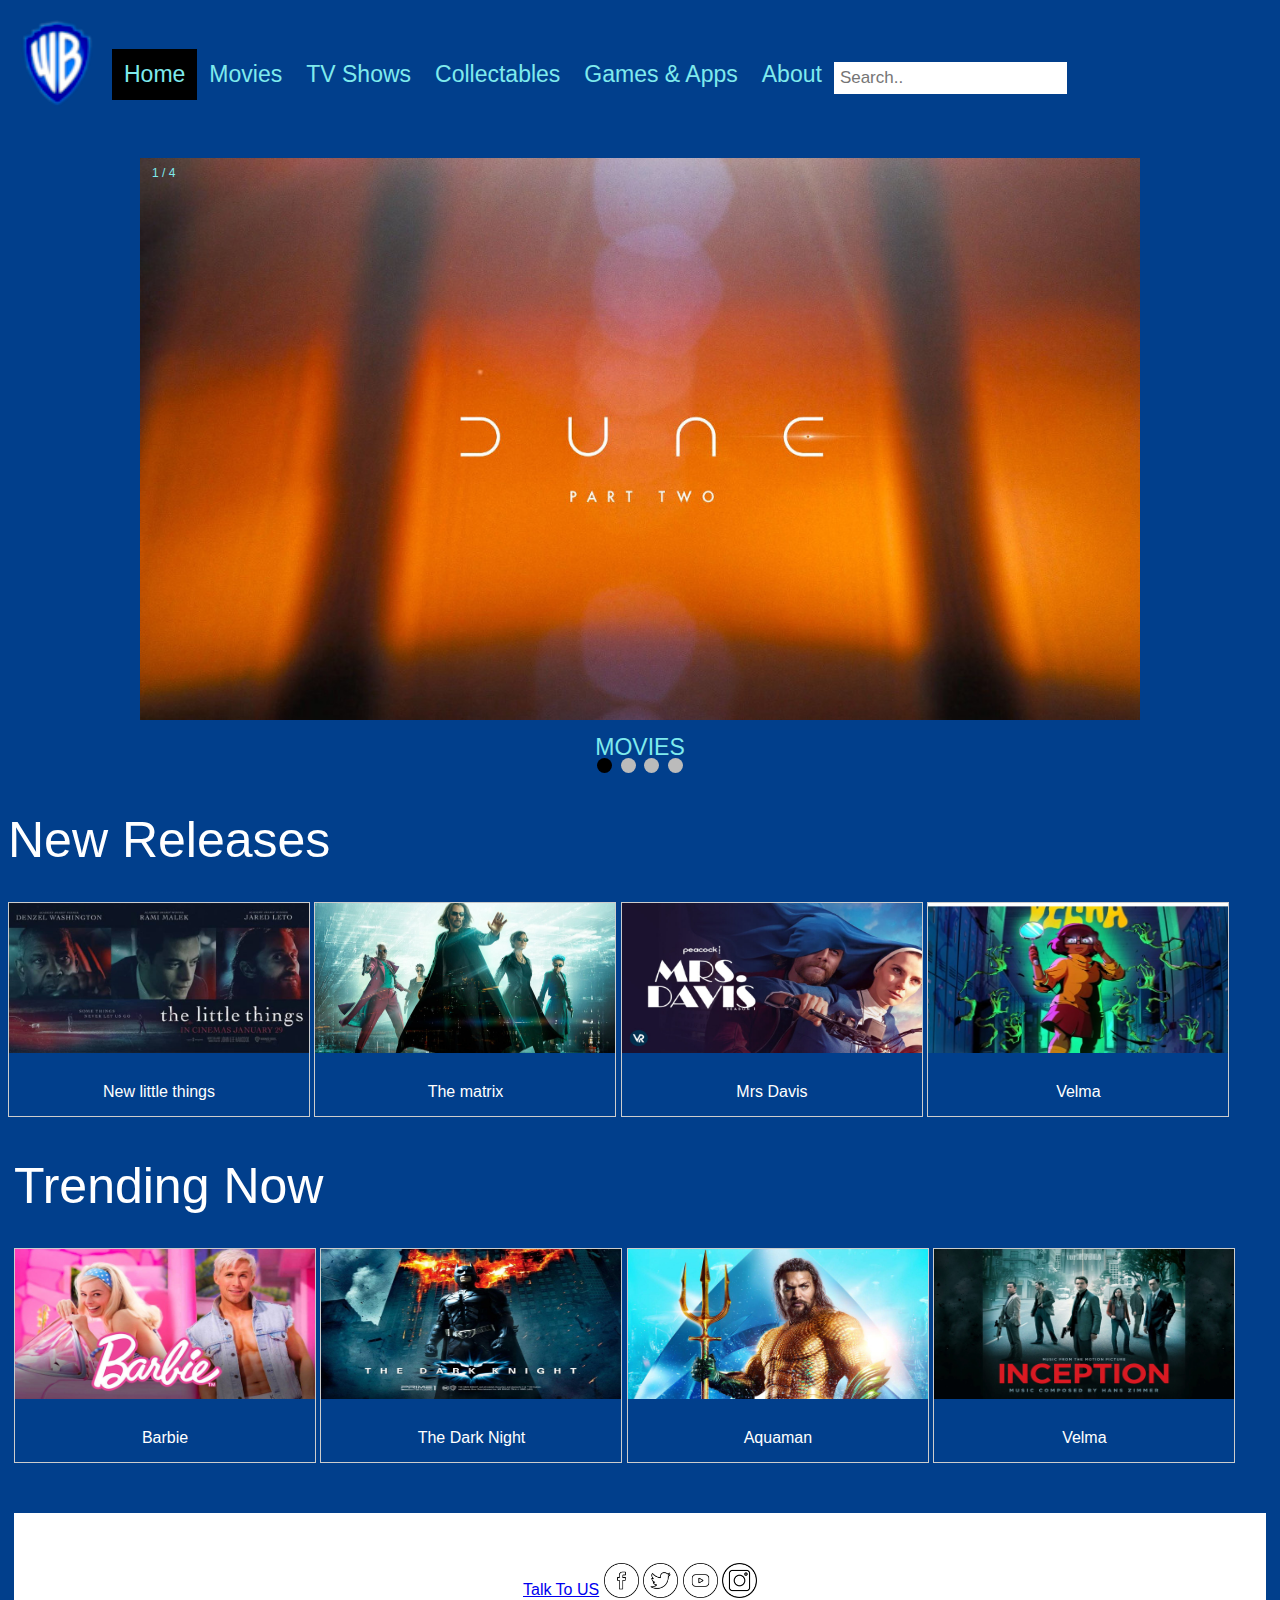
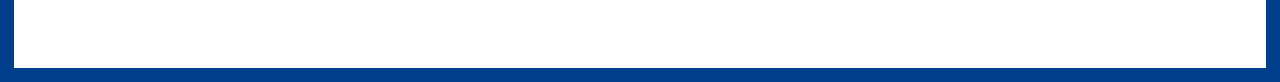
==== index.html @ 8b0c97d8 "first commit" ====
<!DOCTYPE html>
<html lang="en">

<head>
    <meta charset="UTF-8">
    <meta http-equiv="X-UA-Compatible" content="IE=edge">
    <meta name="viewport" content="width=device-width, initial-scale=1.0">
    <title>Home Page</title>

<link rel="stylesheet" href="css/styles.css" type="text/css">

<style>

    .home {
        background-color: black;
    }


    * {box-sizing: border-box;}
    body {font-family: Verdana, sans-serif;}
    .mySlides {display: none;}
    img {vertical-align: middle; margin-bottom: 20px;}
    
    /* Slideshow container */
    .slideshow-container {
      max-width: 1000px;
      position: relative;
      margin: auto;
    }
    
    /* Caption text */

    .text {
      color:rgba(127, 234, 237, 1) ;
      font-size: 23px;
      padding: 8px 12px;
      position: absolute;
      bottom: 8px;
      width: 100%;
      text-align: center;
      
    }
    
    /* Number text (1/3 etc) */
    .numbertext {
      color: rgba(127, 234, 237, 1);
      font-size: 12px;
      padding: 8px 12px;
      position: absolute;
      top: 0;
    }
    
    /* The dots/bullets/indicators */
    .dot {
      height: 15px;
      width: 15px;
      margin: 0 2px;
      background-color: #bbb;
      border-radius: 50%;
      display: inline-block;
      transition: background-color 0.6s ease;
    }
    
    .active {
      background-color: black;
    }
    
    /* Fading animation */
    .fade {
      animation-name: fade;
      animation-duration: 1.5s;
    }
    
    @keyframes fade {
      from {opacity: .4} 
      to {opacity: 1}
    }
    
    /* On smaller screens, decrease text size */
    @media only screen and (max-width: 300px) {
      .text {font-size: 11px}
    }


    div.trending {
  border: 1px solid #ccc;
  display: inline-block;
  clear:both;
}

div.trending:hover {
  border: 1px solid #777;
}

div.trending img {
    float: left;
    width: 300px;
    height: 150px;
    object-fit:fill;
    margin-bottom: 30px;
}

div.description {
  padding: 15px;
  text-align: center;
  color: white;
}

.responsivegallary {
  padding: 0 6px;
  float: left;
  width: 24.99999%;
}

@media only screen and (max-width: 700px) {
  .responsive {
    width: 49.99999%;
    margin: 6px 0;
  }
}

@media only screen and (max-width: 500px) {
  .responsive {
    width: 100%;
  }
}

.clearfix:after {
  content: "";
  display: table;
  clear: both;
}

 </style>
</head>
<body>
    <nav>
        <a class="logo" href="index.html"><img src="images/resized logo 2.png" width="80" height="auto"></a>
        <a class="home" href="index.html">Home</a>
        <a class="movies" href="movies.html">Movies</a>
        <a class="tvshows" href="tvshows.html">TV Shows</a>
        <a class="collectables" href="collectables.html">Collectables</a>
        <a class="gamesandapps" href="gamesandapps.html">Games & Apps</a>
        <a class="about" href="about.html">About</a>
        <input type="text" placeholder="Search..">

    </nav>

    <br>

    <div class="slideshow-container">

        <div class="mySlides fade">
          <div class="numbertext">1 / 4</div>
          <img src="slideshow1.jpg" style="width:100%" alt="dune part two" title="dune part two movie" onclick = "myFunction">
          <div class="text">MOVIES</div>
        </div>
        
        <div class="mySlides fade">
          <div class="numbertext">2 / 4</div>
          <img src="slideshow2.jpg" style="width:100%" alt="you tv show" title="you tv show">
          <div class="text">TV SHOWS</div>
        </div>
        
        <div class="mySlides fade">
          <div class="numbertext">3 / 4</div>
          <img src="slideshow3.jfif" style="width:100%" alt="warner bros collectables" title="warner bros collectables">
          <div class="text">COLLECTABLES</div>
        </div>

        <div class="mySlides fade">
            <div class="numbertext">4 / 4</div>
            <img src="slideshow4.jpg" style="width:100%" alt="batman" title="games and apps batman">
            <div class="text">GAMES & APPS</div>
        </div>
        
        
        
        
        <br>
        
        <div style="text-align:center">
          <span class="dot"></span> 
          <span class="dot"></span> 
          <span class="dot"></span> 
          <span class="dot"></span>
       </div> 

    </div>

        <script>
        let slideIndex = 0;
        showSlides();
        
        function showSlides() {
          let i;
          let slides = document.getElementsByClassName("mySlides");
          let dots = document.getElementsByClassName("dot");
          for (i = 0; i < slides.length; i++) {
            slides[i].style.display = "none";  
          }
          slideIndex++;
          if (slideIndex > slides.length) {slideIndex = 1}    
          for (i = 0; i < dots.length; i++) {
            dots[i].className = dots[i].className.replace(" active", "");
          }
          slides[slideIndex-1].style.display = "block";  
          dots[slideIndex-1].className += " active";
          setTimeout(showSlides, 2000); // Change image every 2 seconds
        }


        function myFunction() {
            location.replace("movies.html")

            function homeFunction() {
                location.replace("index.html")
            }
}
        </script>

        <h1>New Releases</h1>

        <div id="responsivegallary"> <!--creates container for trending-->
            <div class="trending">
                <a target="_blank" href="images/New_little_things.jpg"><img src="images/New_little_things.jpg" alt="little things" title="little things"></a>

            <div class="description" font-color="white">New little things</div>

            </div>   
            <div class="trending">
                <a target="_blank" href="images/New_matrix.jpeg"><img src="images/New_matrix.jpeg" alt="The matrix" title="the matrix"></a>

            <div class="description" font-color="white">The matrix</div>
         </div>

             <div class="trending">
                   <a target="_blank" href="images/New_mrs.davis.jpg"><img src="images/New_mrs.davis.jpg" alt="Mrs Davis" title="Mrs Davis"></a>

            <div class="description" font-color="white">Mrs Davis</div>
            </div>


         <div class="trending">
         <a target="_blank" href="images/new_velma.jpg"><img src="images/new_velma.jpg" alt="Velma" title="Velma"></a>

     <div class="description" font-color="white">Velma</div>
  </div>
  </div>

  <div class="clearfix"></div>

<div style="padding:6px;">

  <h1>Trending Now</h1>
  <div id="responsivegallary2"> <!--creates container for trending-->
    <div class="trending">
        <a target="_blank" href="images/trendin_barbie.jpg"><img src="images/trendin_barbie.jpg" alt="Barbie the movie" title="Barbie"></a>

    <div class="description" font-color="white">Barbie</div>

    </div>   
    <div class="trending">
        <a target="_blank" href="images/trending_dark_night.jpg"><img src="images/trending_dark_night.jpg" alt="The Dark Night" title="The Dark Night"></a>

    <div class="description" font-color="white">The Dark Night</div>
 </div>

     <div class="trending">
           <a target="_blank" href="images/Aquaman_trending.jfif"><img src="images/Aquaman_trending.jfif" alt="Aquaman" title="Aquaman"></a>

    <div class="description" font-color="white">Aquaman</div>
    </div>


 <div class="trending">
 <a target="_blank" href="images/inception_trending.jpg"><img src="images/inception_trending.jpg" alt="The inception" title="The inception"></a>

<div class="description" font-color="white">Velma</div>
</div>
</div>
    
    <footer>
        <a class="feedback" href="feedback.html">Talk To US</a>

    <a href="feedback.html" class="socialfacebook"><img src="images/faceebook.png" alt="faceebook" title="faceebook" height="35px"></a>
    <a href="feedback.html" class="socialtwitter"><img src="images/twitter.png" alt="twitter" title="twitter" height="35px"></a>
    <a href="feedback.html" class="socialyoutube"><img src="images/youtube.png" alt="youtube" title="youtube" height="35px"></a>
    <a href="feedback.html" class="socialinstagram"><img src="images/instagram.png" alt="instagram" title="instagram" height="35px"></a>
    
        



    </footer>
</body>

</html>
---- css/styles.css ----
/* set global settings */

body {font-family: Arial, Helvetica, sans-serif; background-color: rgba(1, 63, 140, 1);}

/* set navigation background color, width */
nav{
    width:100%;
    overflow:auto;
    display: flex;
    align-items: center;
    justify-content: left;

}

/* set navigation list*/
nav a{
    text-decoration: none;
    float: left;
    padding: 12px;
    color:rgba(127, 234, 237, 1);
    font-size: 23px;
}

/* set navigation hover*/
nav :hover{
    background-color:rgba(20, 117, 255, 1);
    
}

nav input[type=text] {
float: right;
padding: 6px;
margin-top: 8px;
margin-right: 16px;
border: none;
font-size: 17px;
}

footer{
    position: -webkit-sticky;
    position: sticky;
    width: 100%;
    background-color: white;
    text-align: center;
    height: -80%;
    padding: 50px;
    margin-top: 50px;
}



/*setting display on the navigation*/
@media screen and (max-width: 1020px) {
       
    .nav a {
        float: none;
        display: block;
    }


}

.social {
    padding: 20px;
    font-size: 30px;
    width: 30px;
    text-align: center;
    margin-top: 20px;
    border-radius: 50%;
  }
  
  .social:hover {
    opacity: 0.7;
}

.social {
    border-radius: 2px;


}


h1 {
    color: white;
    font-size: 50px;
    font-weight: lighter;
}

div.trending {
    border: 1px solid #ccc;
    display: inline-block;
    clear:both;
  }
  
  div.trending:hover {
    border: 1px solid #777;
  }
  
  div.trending img {
      float: left;
      width: 300px;
      height: 150px;
      object-fit:fill;
      margin-bottom: 30px;
  }
  
  div.description {
    padding: 15px;
    text-align: center;
    color: white;
  }
  
  .responsivegallary {
    padding: 0 6px;
    float: left;
    width: 24.99999%;
  }
  
  @media only screen and (max-width: 700px) {
    .responsive {
      width: 49.99999%;
      margin: 6px 0;
    }
  }
  
  @media only screen and (max-width: 500px) {
    .responsive {
      width: 100%;
    }
  }
  
  .clearfix:after {
    content: "";
    display: table;
    clear: both;
  }
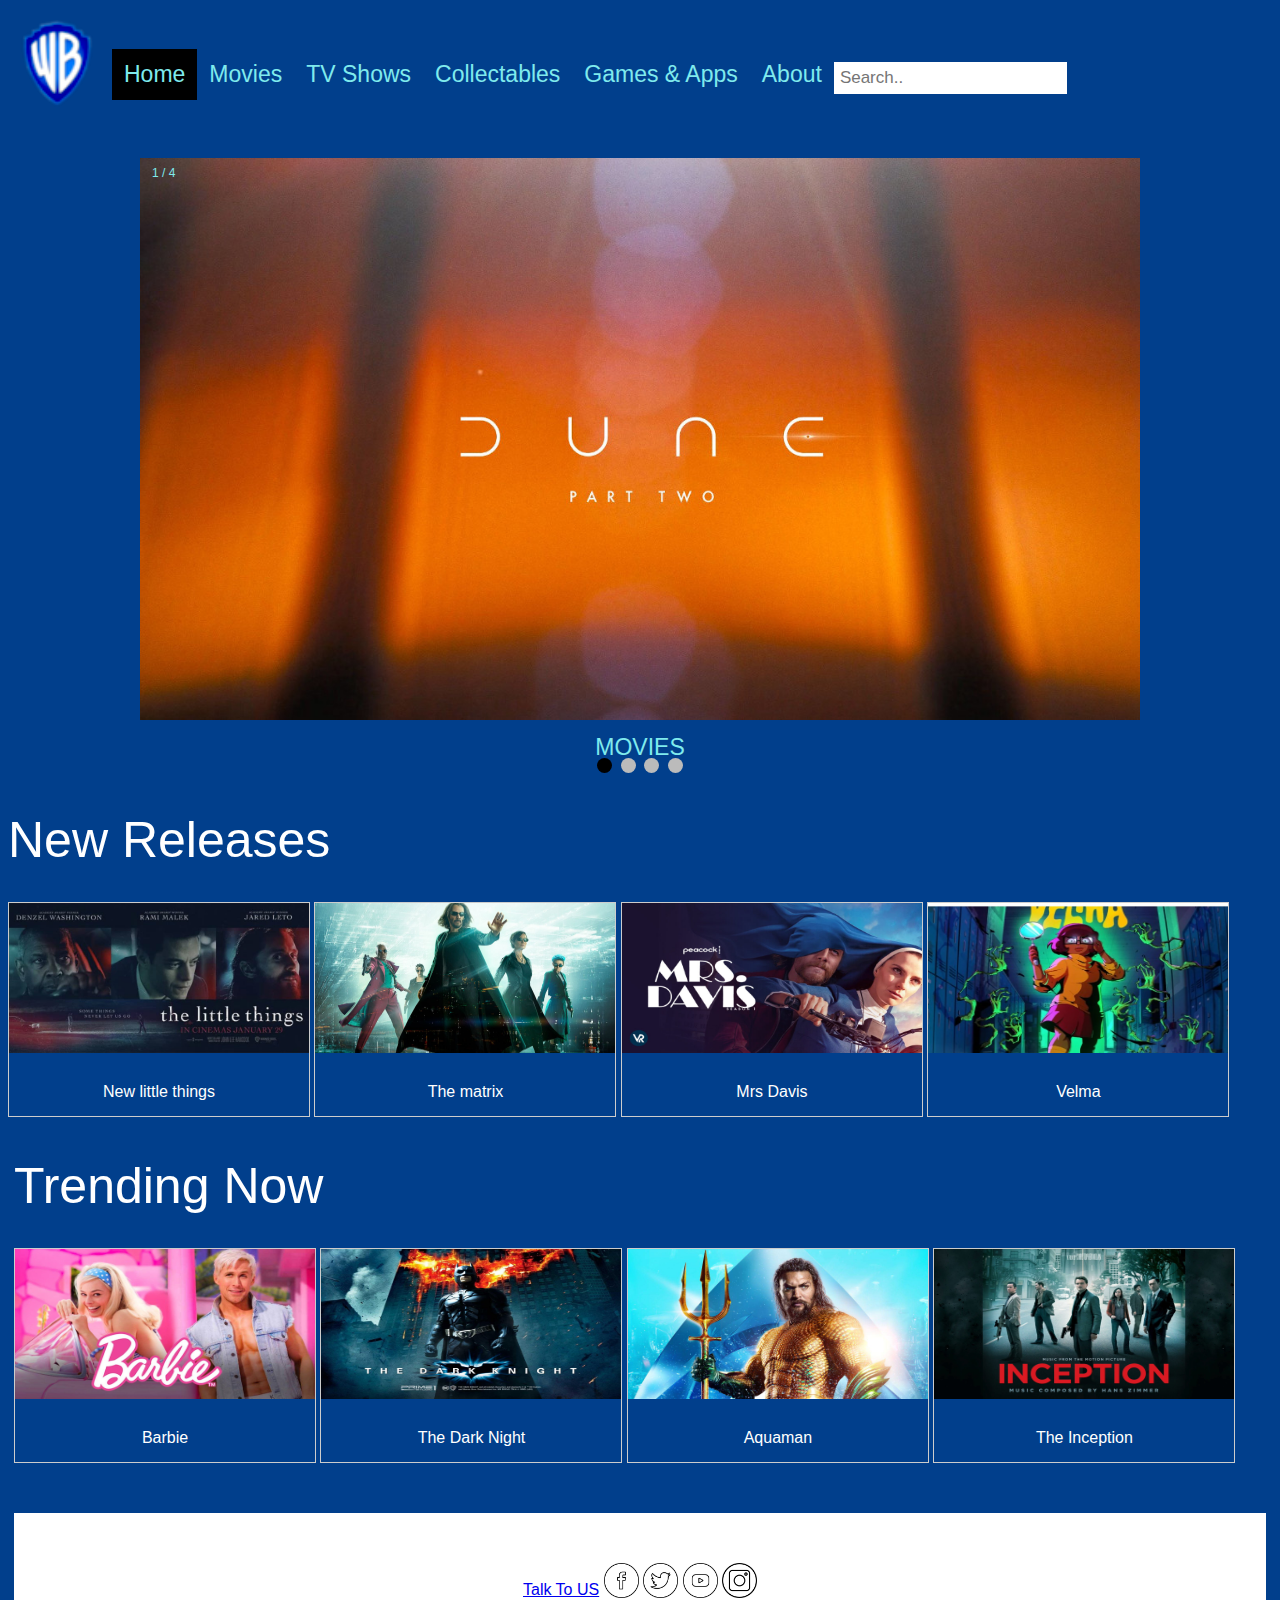
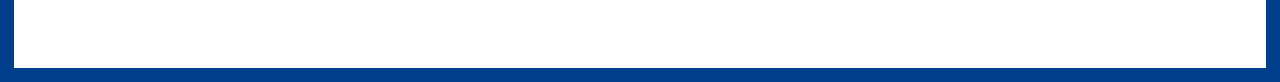
==== commit a732f6b1: "second commit" ====
--- a/index.html
+++ b/index.html
@@ -276,7 +276,7 @@
  <div class="trending">
  <a target="_blank" href="images/inception_trending.jpg"><img src="images/inception_trending.jpg" alt="The inception" title="The inception"></a>
 
-<div class="description" font-color="white">Velma</div>
+<div class="description" font-color="white">The Inception</div>
 </div>
 </div>
     
